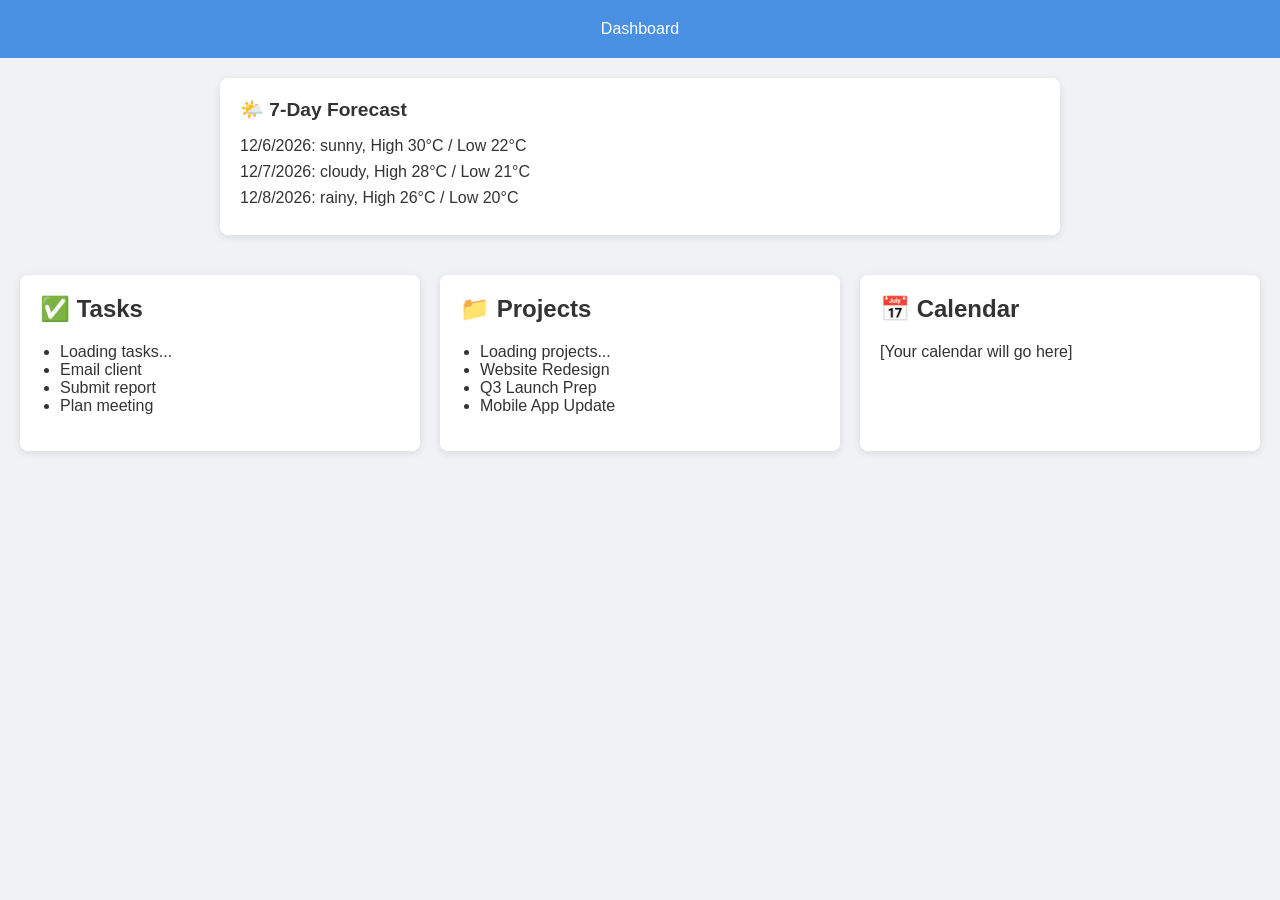
==== index.html @ 759d4063 "header addition" ====
<!DOCTYPE html>
<html lang="en">
<head>
  <meta charset="UTF-8" />
  <meta name="viewport" content="width=device-width, initial-scale=1.0"/>
  <title>My Productivity Dashboard</title>
  <style>
    body {
      font-family: 'Segoe UI', sans-serif;
      margin: 0;
      background: #f0f2f5;
      color: #333;
    }
    header {
      background-color: #4a90e2;
      color: white;
      padding: 20px;
      text-align: center;
    }
    #weather-widget {
      max-width: 800px;
      margin: 20px auto;
      background: white;
      border-radius: 8px;
      box-shadow: 0 2px 8px rgba(0,0,0,0.1);
      padding: 20px;
    }

    #weather-widget h2 {
      margin-top: 0;
      font-size: 1.2em;
    }

    .weather-day {
      display: flex;
      justify-content: space-between;
      margin: 8px 0;
    }

    .dashboard {
      display: flex;
      flex-wrap: wrap;
      justify-content: center;
      padding: 20px;
      gap: 20px;
    }

    .tile {
      background-color: white;
      border-radius: 8px;
      box-shadow: 0 2px 8px rgba(0,0,0,0.1);
      padding: 20px;
      flex: 1 1 300px;
      max-width: 400px;
    }

    .tile h2 {
      margin-top: 0;
    }

    ul { padding-left: 20px; }
  </style>
</head>
<body>
  <header class="topbar">
    <div class="logo">Dashboard</div>
  </header>

  <section id="weather-widget">
    <h2>🌤️ 7‑Day Forecast</h2>
    <div id="weatherDays">Loading weather...</div>
  </section>

  <main class="dashboard">
    <div class="tile"><h2>✅ Tasks</h2><ul id="taskList"><li>Loading tasks...</li></ul></div>
    <div class="tile"><h2>📁 Projects</h2><ul id="projectList"><li>Loading projects...</li></ul></div>
    <div class="tile"><h2>📅 Calendar</h2><div id="calendar">[Your calendar will go here]</div></div>
  </main>

  <script>
    document.addEventListener('DOMContentLoaded', () => {
      ['Email client', 'Submit report', 'Plan meeting']
        .forEach(task => document.getElementById('taskList')
        .appendChild(Object.assign(document.createElement('li'), { textContent: task })));

      ['Website Redesign', 'Q3 Launch Prep', 'Mobile App Update']
        .forEach(proj => document.getElementById('projectList')
        .appendChild(Object.assign(document.createElement('li'), { textContent: proj })));

      // Dummy weather data
      const dummyWeather = [
        { dt: Date.now() / 1000, description: "sunny", max: 30, min: 22 },
        { dt: Date.now() / 1000 + 86400, description: "cloudy", max: 28, min: 21 },
        { dt: Date.now() / 1000 + 86400*2, description: "rainy", max: 26, min: 20 },
      ];

      const container = document.getElementById('weatherDays');
      container.innerHTML = '';
      dummyWeather.forEach(day => {
        const date = new Date(day.dt * 1000).toLocaleDateString();
        const el = document.createElement('div');
        el.className = 'weather-day';
        el.textContent = `${date}: ${day.description}, High ${day.max}°C / Low ${day.min}°C`;
        container.appendChild(el);
      });
    });
  </script>
</body>
</html>
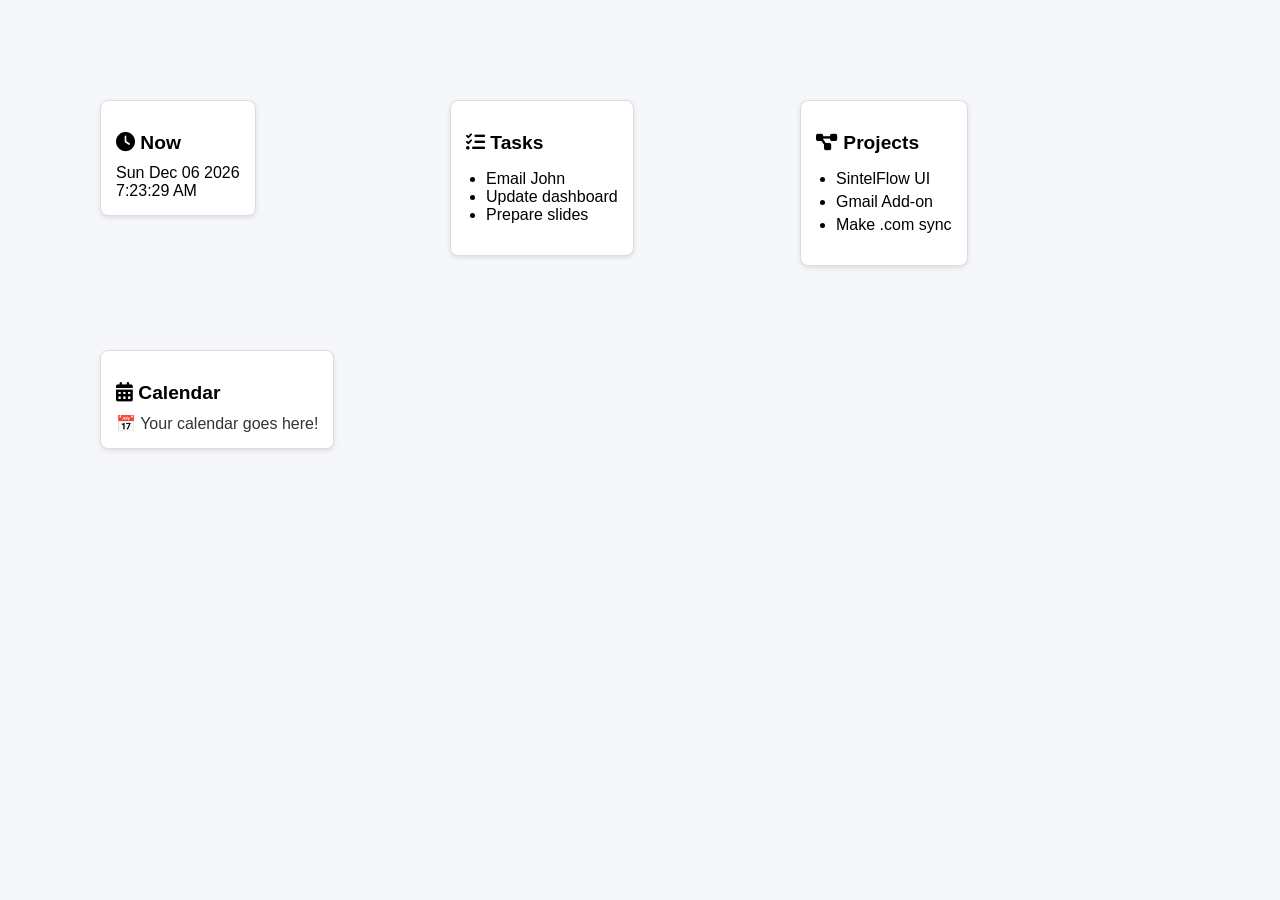
==== commit 38204ea0: "Initial clean install: core layout and styling" ====
--- a/index.html
+++ b/index.html
@@ -2,108 +2,56 @@
 <html lang="en">
 <head>
   <meta charset="UTF-8" />
-  <meta name="viewport" content="width=device-width, initial-scale=1.0"/>
-  <title>My Productivity Dashboard</title>
-  <style>
-    body {
-      font-family: 'Segoe UI', sans-serif;
-      margin: 0;
-      background: #f0f2f5;
-      color: #333;
-    }
-    header {
-      background-color: #4a90e2;
-      color: white;
-      padding: 20px;
-      text-align: center;
-    }
-    #weather-widget {
-      max-width: 800px;
-      margin: 20px auto;
-      background: white;
-      border-radius: 8px;
-      box-shadow: 0 2px 8px rgba(0,0,0,0.1);
-      padding: 20px;
-    }
+  <meta name="viewport" content="width=device-width, initial-scale=1.0" />
+  <title>Charlie Dashboard</title>
 
-    #weather-widget h2 {
-      margin-top: 0;
-      font-size: 1.2em;
-    }
+  <!-- Main Styles -->
+  <link rel="stylesheet" href="./style/style.css" />
 
-    .weather-day {
-      display: flex;
-      justify-content: space-between;
-      margin: 8px 0;
-    }
+  <!-- Widget Styles -->
+  <link rel="stylesheet" href="./widgets/calendar/calendar.css" />
+  <link rel="stylesheet" href="./widgets/tasks/tasks.css" />
+  <link rel="stylesheet" href="./widgets/projects/projects.css" />
 
-    .dashboard {
-      display: flex;
-      flex-wrap: wrap;
-      justify-content: center;
-      padding: 20px;
-      gap: 20px;
-    }
-
-    .tile {
-      background-color: white;
-      border-radius: 8px;
-      box-shadow: 0 2px 8px rgba(0,0,0,0.1);
-      padding: 20px;
-      flex: 1 1 300px;
-      max-width: 400px;
-    }
-
-    .tile h2 {
-      margin-top: 0;
-    }
-
-    ul { padding-left: 20px; }
-  </style>
+  <!-- Font Awesome -->
+  <link rel="stylesheet" href="https://cdnjs.cloudflare.com/ajax/libs/font-awesome/6.5.0/css/all.min.css" />
 </head>
 <body>
-  <header class="topbar">
-    <div class="logo">Dashboard</div>
-  </header>
+  <div class="container">
+    <!-- Clock -->
+    <div class="widget" style="top: 100px; left: 100px;">
+      <h2><i class="fa-solid fa-clock"></i> Now</h2>
+      <div class="time-display" id="date"></div>
+      <div class="time-display" id="clock"></div>
+    </div>
 
-  <section id="weather-widget">
-    <h2>🌤️ 7‑Day Forecast</h2>
-    <div id="weatherDays">Loading weather...</div>
-  </section>
+    <!-- Tasks -->
+    <div class="widget" style="top: 100px; left: 450px;">
+      <h2><i class="fa-solid fa-list-check"></i> Tasks</h2>
+      <ul id="tasklist"></ul>
+    </div>
 
-  <main class="dashboard">
-    <div class="tile"><h2>✅ Tasks</h2><ul id="taskList"><li>Loading tasks...</li></ul></div>
-    <div class="tile"><h2>📁 Projects</h2><ul id="projectList"><li>Loading projects...</li></ul></div>
-    <div class="tile"><h2>📅 Calendar</h2><div id="calendar">[Your calendar will go here]</div></div>
-  </main>
+    <!-- Projects -->
+    <div class="widget" style="top: 100px; left: 800px;">
+      <h2><i class="fa-solid fa-diagram-project"></i> Projects</h2>
+      <ul id="projectlist"></ul>
+    </div>
 
-  <script>
-    document.addEventListener('DOMContentLoaded', () => {
-      ['Email client', 'Submit report', 'Plan meeting']
-        .forEach(task => document.getElementById('taskList')
-        .appendChild(Object.assign(document.createElement('li'), { textContent: task })));
+    <!-- Calendar -->
+    <div class="widget" style="top: 350px; left: 100px;">
+      <h2><i class="fa-solid fa-calendar-days"></i> Calendar</h2>
+      <div id="calendarWidget"></div>
+    </div>
+  </div>
 
-      ['Website Redesign', 'Q3 Launch Prep', 'Mobile App Update']
-        .forEach(proj => document.getElementById('projectList')
-        .appendChild(Object.assign(document.createElement('li'), { textContent: proj })));
+  <!-- Global Scripts -->
+  <script src="./script/clock.js" defer></script>
+  <script src="./script/drag.js" defer></script>
+  <script src="./script/script.js" defer></script>
 
-      // Dummy weather data
-      const dummyWeather = [
-        { dt: Date.now() / 1000, description: "sunny", max: 30, min: 22 },
-        { dt: Date.now() / 1000 + 86400, description: "cloudy", max: 28, min: 21 },
-        { dt: Date.now() / 1000 + 86400*2, description: "rainy", max: 26, min: 20 },
-      ];
-
-      const container = document.getElementById('weatherDays');
-      container.innerHTML = '';
-      dummyWeather.forEach(day => {
-        const date = new Date(day.dt * 1000).toLocaleDateString();
-        const el = document.createElement('div');
-        el.className = 'weather-day';
-        el.textContent = `${date}: ${day.description}, High ${day.max}°C / Low ${day.min}°C`;
-        container.appendChild(el);
-      });
-    });
-  </script>
+  <!-- Widget Scripts -->
+  <script src="./widgets/tasks/tasks.js" defer></script>
+  <script src="./widgets/projects/projects.js" defer></script>
+  <script src="./widgets/calendar/calendar.js" defer></script>
 </body>
 </html>
--- a/style/style.css
+++ b/style/style.css
@@ -0,0 +1,30 @@
+body {
+  margin: 0;
+  padding: 0;
+  font-family: "Arial", sans-serif;
+  background-color: #f5f7fa;
+}
+
+.container {
+  position: relative;
+  width: 100%;
+  height: 100vh;
+}
+
+.widget {
+  position: absolute;
+  background: #ffffff;
+  border: 1px solid #ddd;
+  border-radius: 8px;
+  padding: 15px;
+  box-shadow: 0 2px 5px rgba(0, 0, 0, 0.1);
+}
+
+h2 {
+  font-size: 1.2rem;
+  margin-bottom: 10px;
+}
+
+ul {
+  padding-left: 20px;
+}
--- a/widgets/calendar/calendar.css
+++ b/widgets/calendar/calendar.css
@@ -0,0 +1,4 @@
+#calendarWidget {
+  font-size: 1rem;
+  color: #333;
+}
--- a/widgets/tasks/tasks.css
+++ b/widgets/tasks/tasks.css
@@ -0,0 +1,4 @@
+#calendarWidget {
+  font-size: 1rem;
+  color: #333;
+}
--- a/widgets/projects/projects.css
+++ b/widgets/projects/projects.css
@@ -0,0 +1,3 @@
+#projectlist li {
+  margin-bottom: 5px;
+}
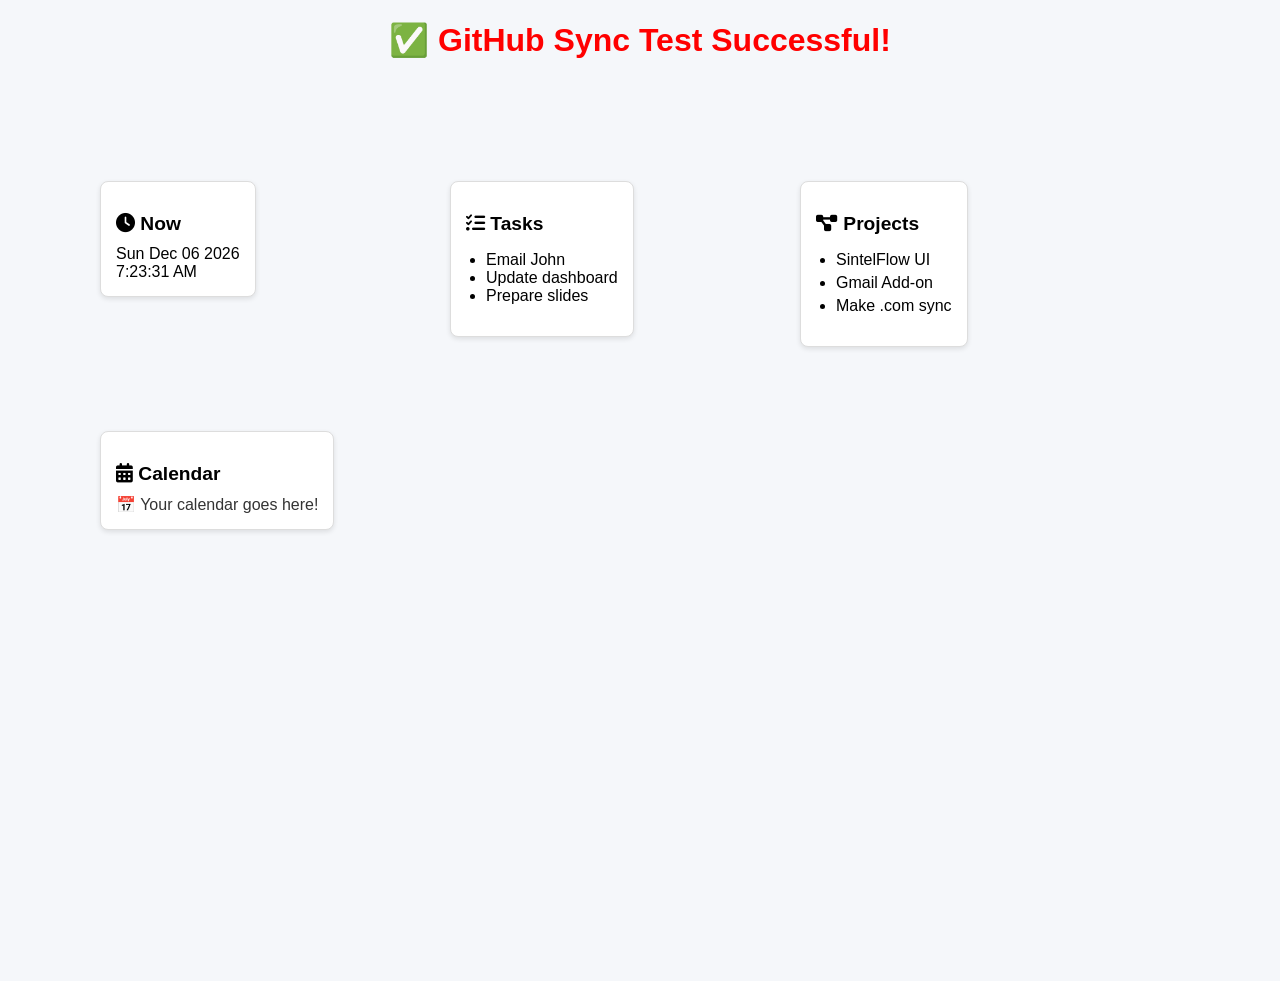
==== commit b961ed98: "Fix: update index.html content" ====
--- a/index.html
+++ b/index.html
@@ -1,4 +1,5 @@
 <!DOCTYPE html>
+ <h1 style="color: red; text-align: center;">✅ GitHub Sync Test Successful!</h1>
 <html lang="en">
 <head>
   <meta charset="UTF-8" />
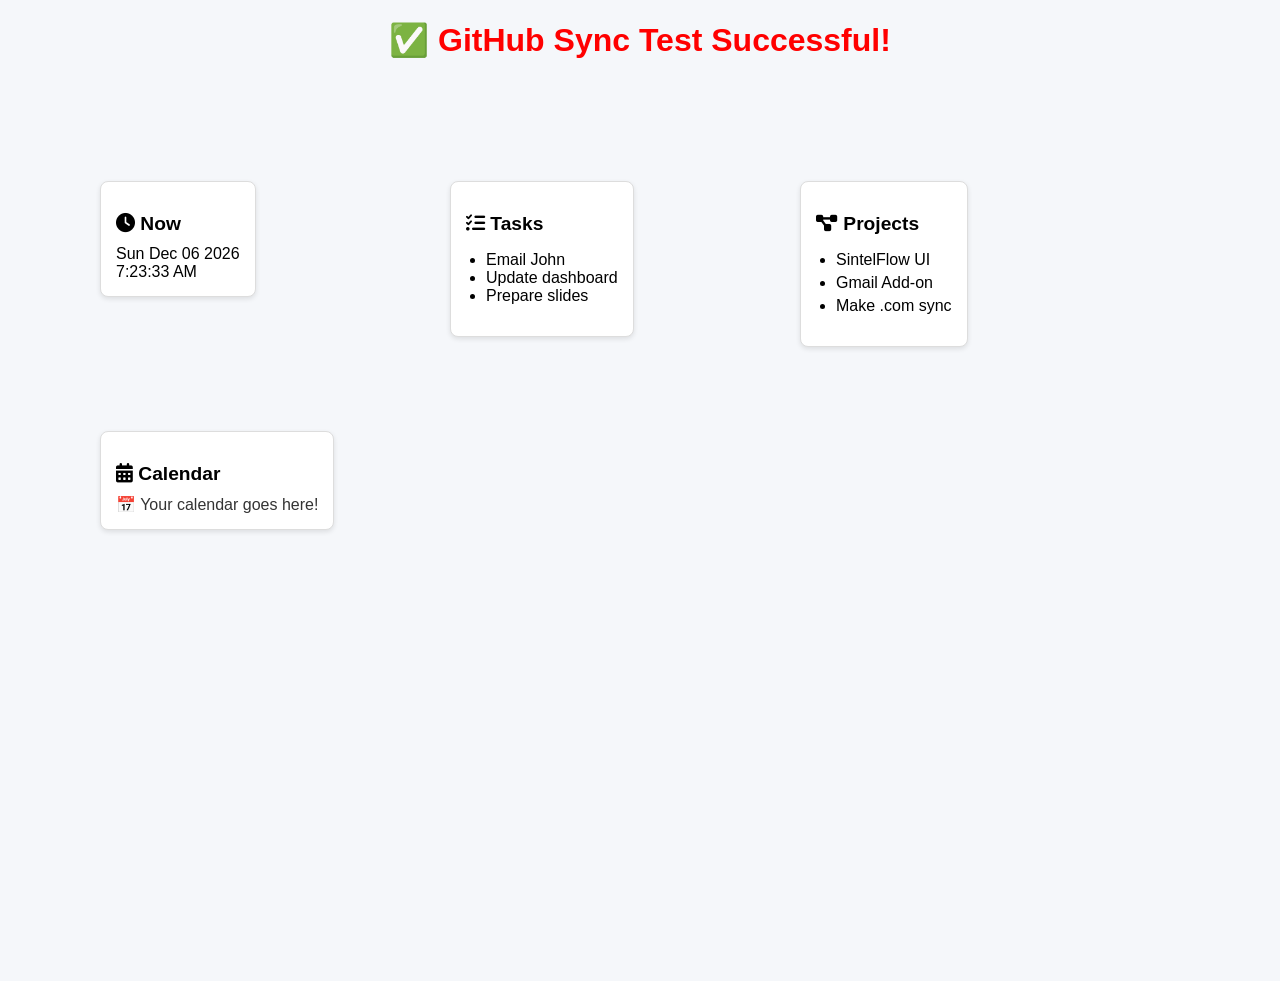
==== commit ec3d8dd9: "Fix index.html layout, remove duplicate links" ====
--- a/index.html
+++ b/index.html
@@ -1,5 +1,4 @@
 <!DOCTYPE html>
- <h1 style="color: red; text-align: center;">✅ GitHub Sync Test Successful!</h1>
 <html lang="en">
 <head>
   <meta charset="UTF-8" />
@@ -7,17 +6,19 @@
   <title>Charlie Dashboard</title>
 
   <!-- Main Styles -->
-  <link rel="stylesheet" href="./style/style.css" />
+  <link rel="stylesheet" href="./style/style.css?v=1.0.1" />
 
   <!-- Widget Styles -->
-  <link rel="stylesheet" href="./widgets/calendar/calendar.css" />
-  <link rel="stylesheet" href="./widgets/tasks/tasks.css" />
-  <link rel="stylesheet" href="./widgets/projects/projects.css" />
+  <link rel="stylesheet" href="./widgets/calendar/calendar.css?v=1.0.1" />
+  <link rel="stylesheet" href="./widgets/tasks/tasks.css?v=1.0.1" />
+  <link rel="stylesheet" href="./widgets/projects/projects.css?v=1.0.1" />
 
   <!-- Font Awesome -->
   <link rel="stylesheet" href="https://cdnjs.cloudflare.com/ajax/libs/font-awesome/6.5.0/css/all.min.css" />
 </head>
 <body>
+  <h1 style="color: red; text-align: center;">✅ GitHub Sync Test Successful!</h1>
+
   <div class="container">
     <!-- Clock -->
     <div class="widget" style="top: 100px; left: 100px;">
@@ -45,14 +46,13 @@
     </div>
   </div>
 
-  <!-- Global Scripts -->
-  <script src="./script/clock.js" defer></script>
-  <script src="./script/drag.js" defer></script>
-  <script src="./script/script.js" defer></script>
+  <!-- Scripts -->
+  <script src="./script/clock.js?v=1.0.1" defer></script>
+  <script src="./script/drag.js?v=1.0.1" defer></script>
+  <script src="./script/script.js?v=1.0.1" defer></script>
 
-  <!-- Widget Scripts -->
-  <script src="./widgets/tasks/tasks.js" defer></script>
-  <script src="./widgets/projects/projects.js" defer></script>
-  <script src="./widgets/calendar/calendar.js" defer></script>
+  <script src="./widgets/tasks/tasks.js?v=1.0.1" defer></script>
+  <script src="./widgets/projects/projects.js?v=1.0.1" defer></script>
+  <script src="./widgets/calendar/calendar.js?v=1.0.1" defer></script>
 </body>
 </html>
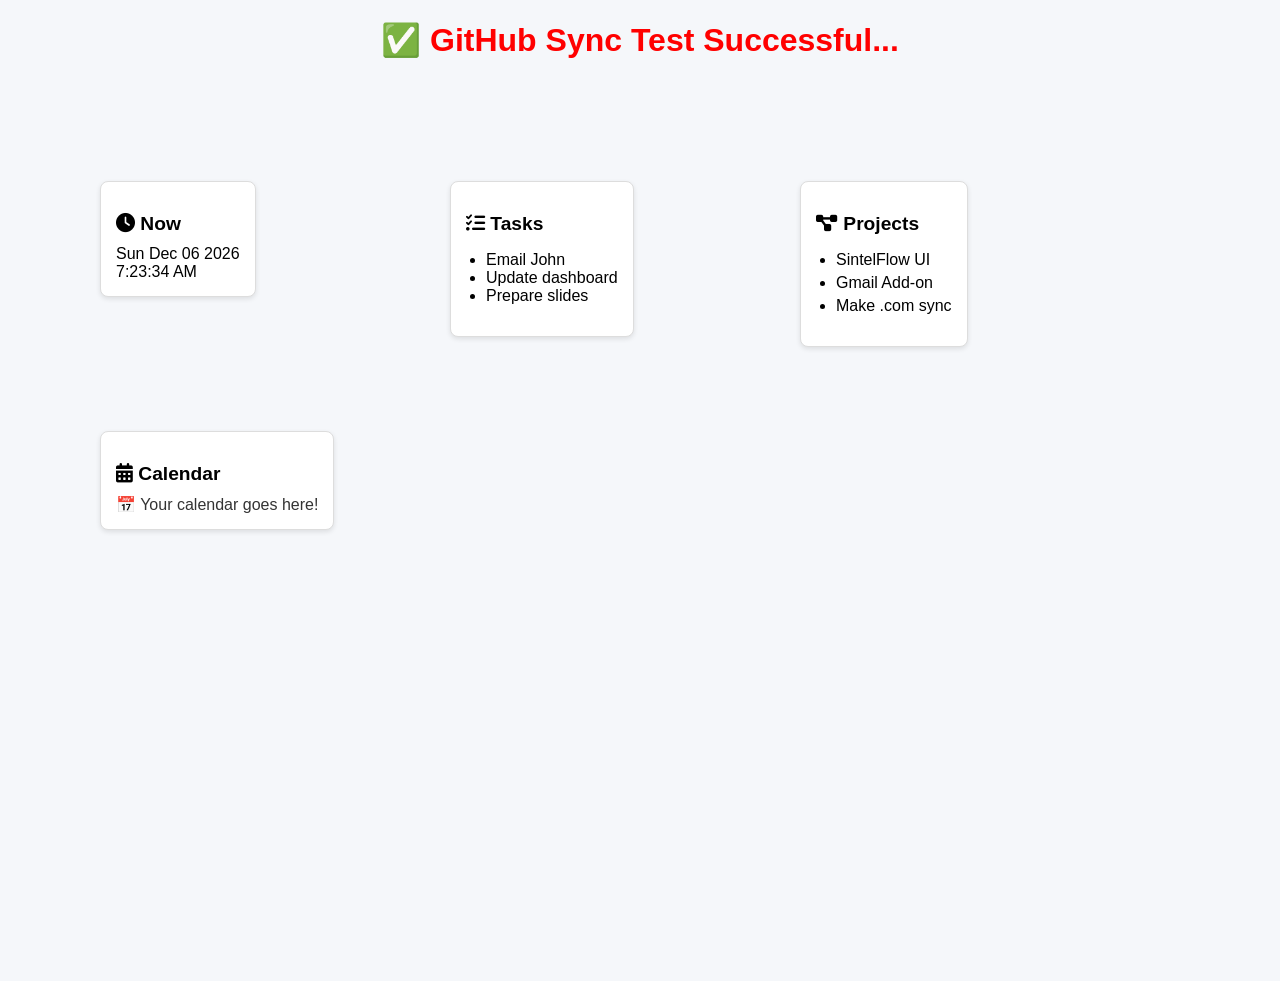
==== commit 260cf6e9: "Fix index.html layout, remove duplicate links" ====
--- a/index.html
+++ b/index.html
@@ -17,7 +17,7 @@
   <link rel="stylesheet" href="https://cdnjs.cloudflare.com/ajax/libs/font-awesome/6.5.0/css/all.min.css" />
 </head>
 <body>
-  <h1 style="color: red; text-align: center;">✅ GitHub Sync Test Successful!</h1>
+  <h1 style="color: red; text-align: center;">✅ GitHub Sync Test Successful...</h1>
 
   <div class="container">
     <!-- Clock -->
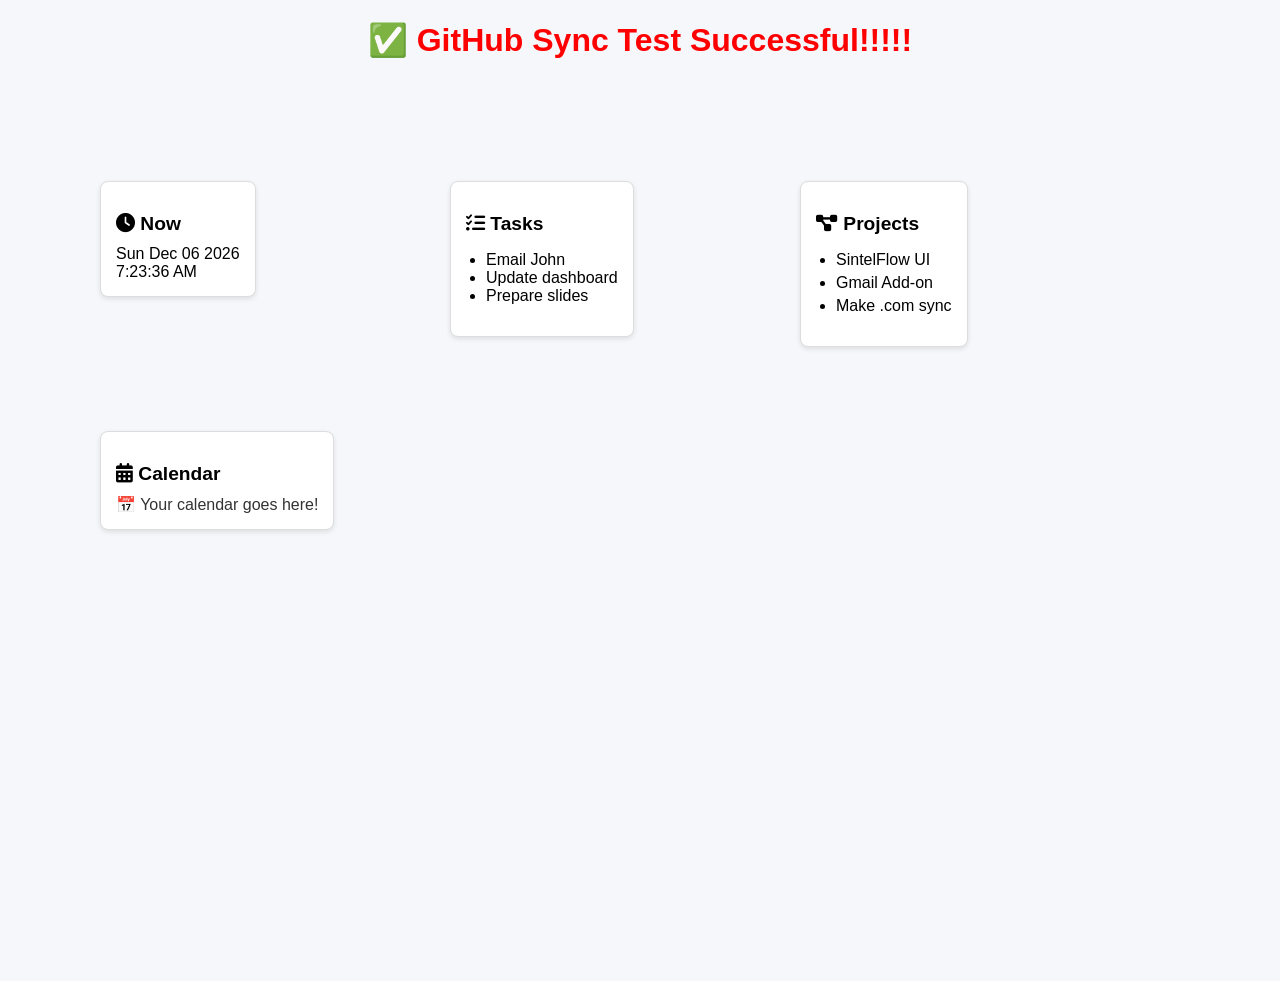
==== commit c0cc38b4: "Fix HTML structure and sync versioned assets" ====
--- a/index.html
+++ b/index.html
@@ -6,7 +6,7 @@
   <title>Charlie Dashboard</title>
 
   <!-- Main Styles -->
-  <link rel="stylesheet" href="./style/style.css?v=1.0.1" />
+  <link rel="stylesheet" href="./style/style.css?v=1.0.3" />
 
   <!-- Widget Styles -->
   <link rel="stylesheet" href="./widgets/calendar/calendar.css?v=1.0.1" />
@@ -15,9 +15,12 @@
 
   <!-- Font Awesome -->
   <link rel="stylesheet" href="https://cdnjs.cloudflare.com/ajax/libs/font-awesome/6.5.0/css/all.min.css" />
+
+  <!-- Core Script -->
+  <script src="./script/script.js?v=1.0.3" defer></script>
 </head>
 <body>
-  <h1 style="color: red; text-align: center;">✅ GitHub Sync Test Successful...</h1>
+  <h1 style="color: red; text-align: center;">✅ GitHub Sync Test Successful!!!!!</h1>
 
   <div class="container">
     <!-- Clock -->
@@ -46,11 +49,9 @@
     </div>
   </div>
 
-  <!-- Scripts -->
+  <!-- Widget Scripts -->
   <script src="./script/clock.js?v=1.0.1" defer></script>
   <script src="./script/drag.js?v=1.0.1" defer></script>
-  <script src="./script/script.js?v=1.0.1" defer></script>
-
   <script src="./widgets/tasks/tasks.js?v=1.0.1" defer></script>
   <script src="./widgets/projects/projects.js?v=1.0.1" defer></script>
   <script src="./widgets/calendar/calendar.js?v=1.0.1" defer></script>
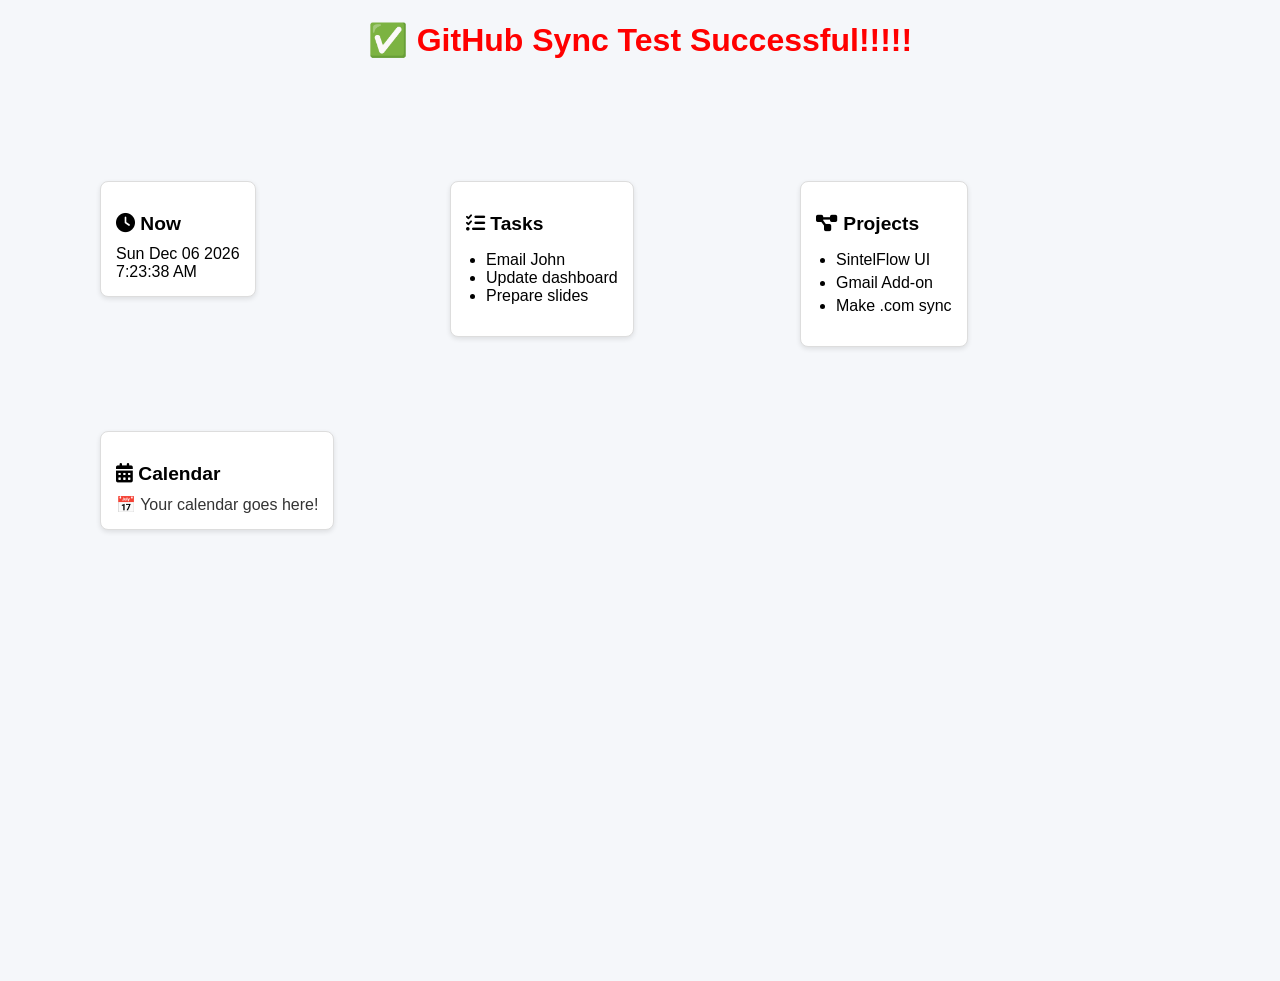
==== commit 8b22bd70: "Enhancement: add dynamic cache busting" ====
--- a/index.html
+++ b/index.html
@@ -6,18 +6,18 @@
   <title>Charlie Dashboard</title>
 
   <!-- Main Styles -->
-  <link rel="stylesheet" href="./style/style.css?v=1.0.3" />
+  <link rel="stylesheet" href="./style/style.css" />
 
   <!-- Widget Styles -->
-  <link rel="stylesheet" href="./widgets/calendar/calendar.css?v=1.0.1" />
-  <link rel="stylesheet" href="./widgets/tasks/tasks.css?v=1.0.1" />
-  <link rel="stylesheet" href="./widgets/projects/projects.css?v=1.0.1" />
+  <link rel="stylesheet" href="./widgets/calendar/calendar.css" />
+  <link rel="stylesheet" href="./widgets/tasks/tasks.css" />
+  <link rel="stylesheet" href="./widgets/projects/projects.css" />
 
   <!-- Font Awesome -->
   <link rel="stylesheet" href="https://cdnjs.cloudflare.com/ajax/libs/font-awesome/6.5.0/css/all.min.css" />
 
   <!-- Core Script -->
-  <script src="./script/script.js?v=1.0.3" defer></script>
+  <script src="./script/script.js" defer></script>
 </head>
 <body>
   <h1 style="color: red; text-align: center;">✅ GitHub Sync Test Successful!!!!!</h1>
@@ -50,10 +50,26 @@
   </div>
 
   <!-- Widget Scripts -->
-  <script src="./script/clock.js?v=1.0.1" defer></script>
-  <script src="./script/drag.js?v=1.0.1" defer></script>
-  <script src="./widgets/tasks/tasks.js?v=1.0.1" defer></script>
-  <script src="./widgets/projects/projects.js?v=1.0.1" defer></script>
-  <script src="./widgets/calendar/calendar.js?v=1.0.1" defer></script>
+  <script src="./script/clock.js" defer></script>
+  <script src="./script/drag.js" defer></script>
+  <script src="./widgets/tasks/tasks.js" defer></script>
+  <script src="./widgets/projects/projects.js" defer></script>
+  <script src="./widgets/calendar/calendar.js" defer></script>
+
+  <!-- Dynamic Cache-Busting Script -->
+  <script>
+    const version = new Date().getTime();
+    document.querySelectorAll('link[rel="stylesheet"]').forEach(link => {
+      if (link.href.includes('.css')) {
+        link.href += `?v=${version}`;
+      }
+    });
+    document.querySelectorAll('script[src$=".js"]').forEach(script => {
+      const newScript = document.createElement('script');
+      newScript.src = `${script.src}?v=${version}`;
+      newScript.defer = true;
+      script.parentNode.replaceChild(newScript, script);
+    });
+  </script>
 </body>
 </html>
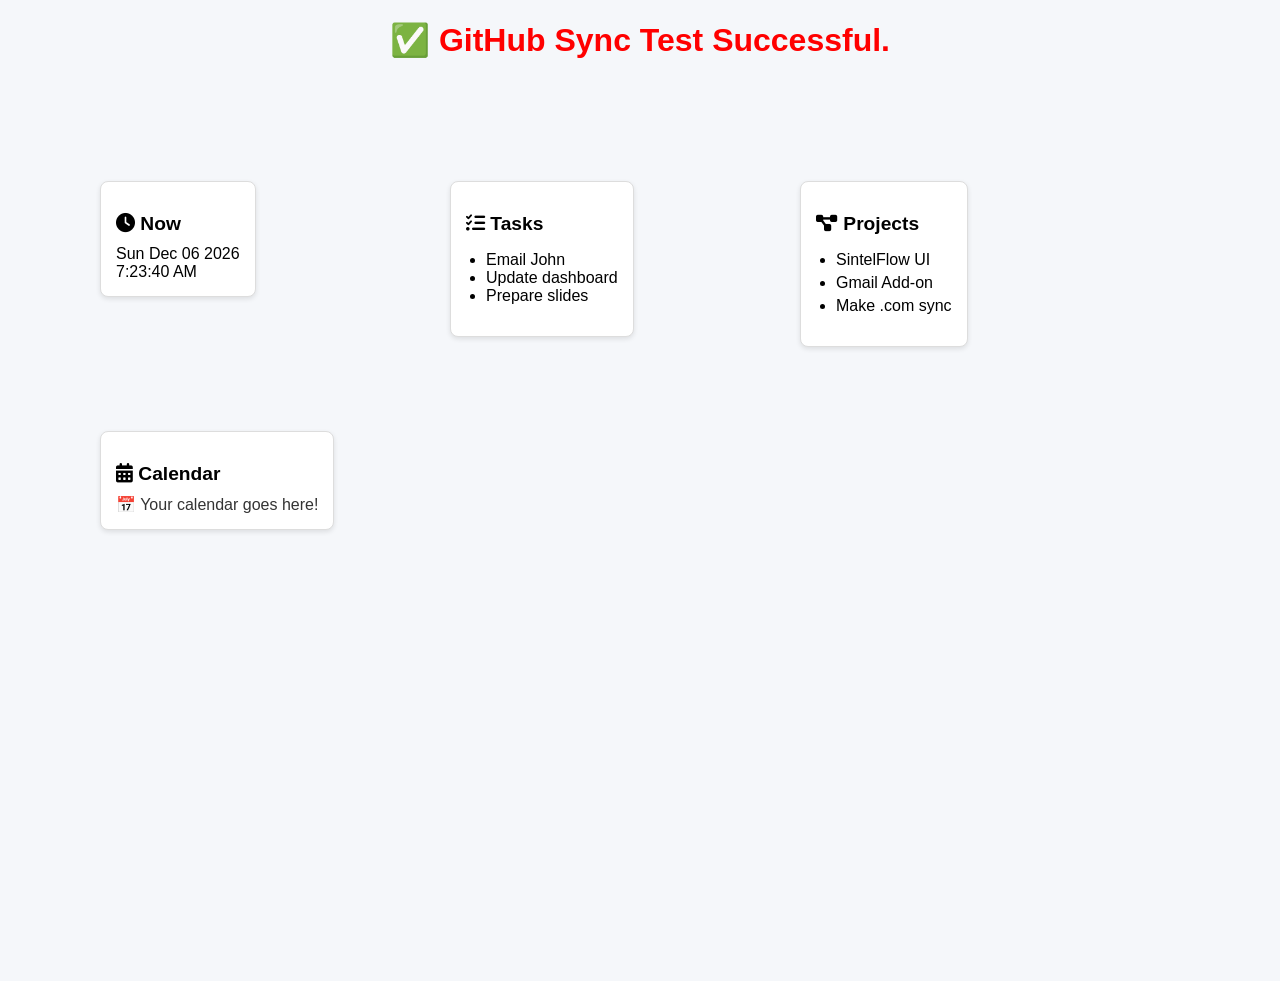
==== commit 980bdf0b: "Enhancement: add dynamic cache busting" ====
--- a/index.html
+++ b/index.html
@@ -20,7 +20,7 @@
   <script src="./script/script.js" defer></script>
 </head>
 <body>
-  <h1 style="color: red; text-align: center;">✅ GitHub Sync Test Successful!!!!!</h1>
+  <h1 style="color: red; text-align: center;">✅ GitHub Sync Test Successful.</h1>
 
   <div class="container">
     <!-- Clock -->
